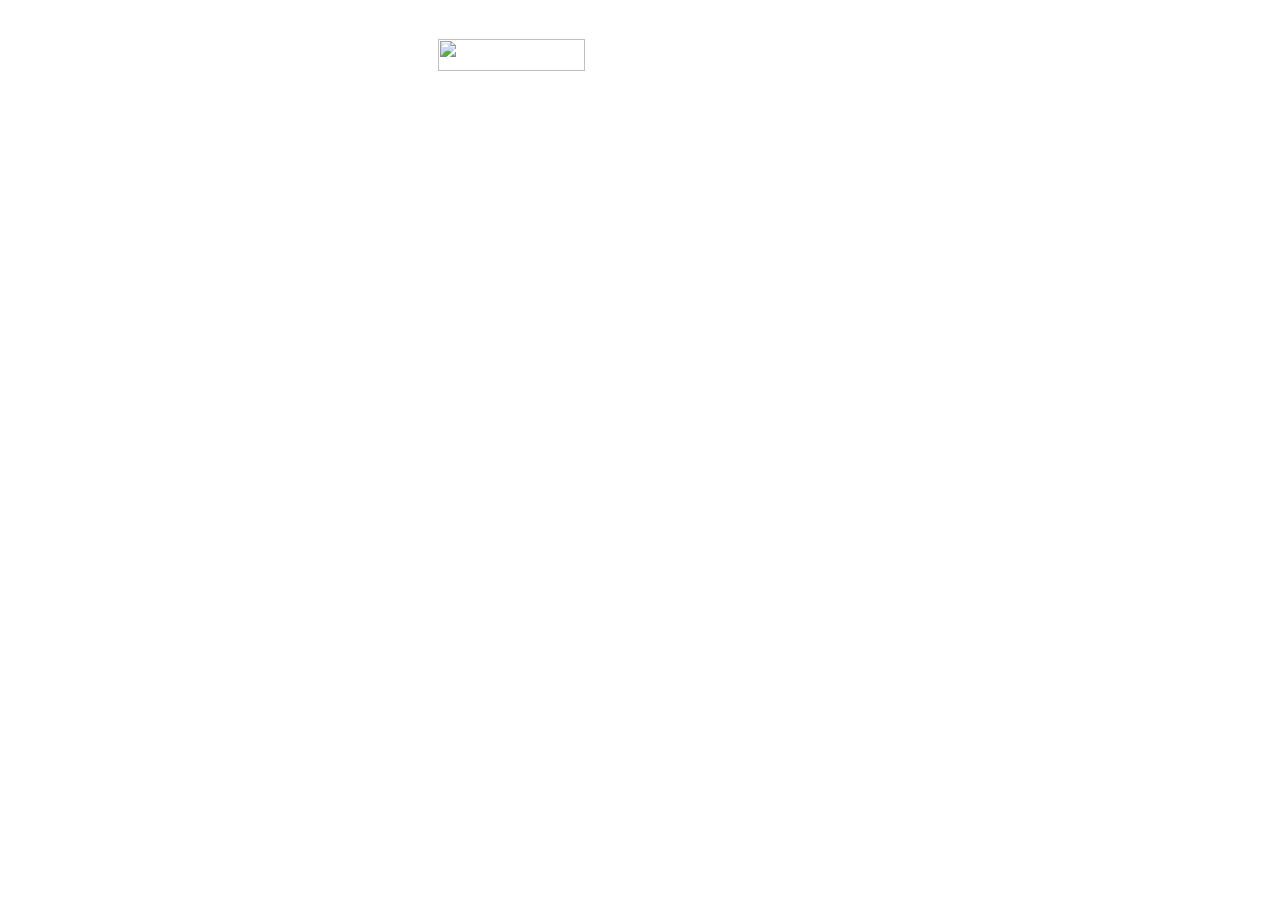
==== index.html @ 3e95c11c "moved file" ====
<!DOCTYPE html>
<html lang="en">
<head>
    <meta charset="UTF-8">
    <meta http-equiv="X-UA-Compatible" content="IE=edge">
    <meta name="viewport" content="width=device-width, initial-scale=1.0">
    <link rel="stylesheet" href="styles.css"/>
    <title>Equalizer landing page</title>
</head>
<body>
    <header >
        <img class="header-logo" src="./logo.svg"/>
        <div class="header-background"></div>
    </header>
    <main>
    <div class="introductory-box"></div>
    <div class="img-box"></div>
    <div class="pink-box"></div>
    </main>
    <footer></footer>
</body>
</html>
---- styles.css ----
*{
    margin:0;
    padding: 0;
    box-sizing: border-box;
}

header{
    display: flex;
    justify-content: center;
    

}
.header-logo{
    height: 32px;
    width: 147px;
    margin-top: 39px;
    margin-left: 24px;

}
.header-background{
    background-image: url(./bg-main-mobile.png);
    background-repeat: no-repeat;
    width:281px;

}
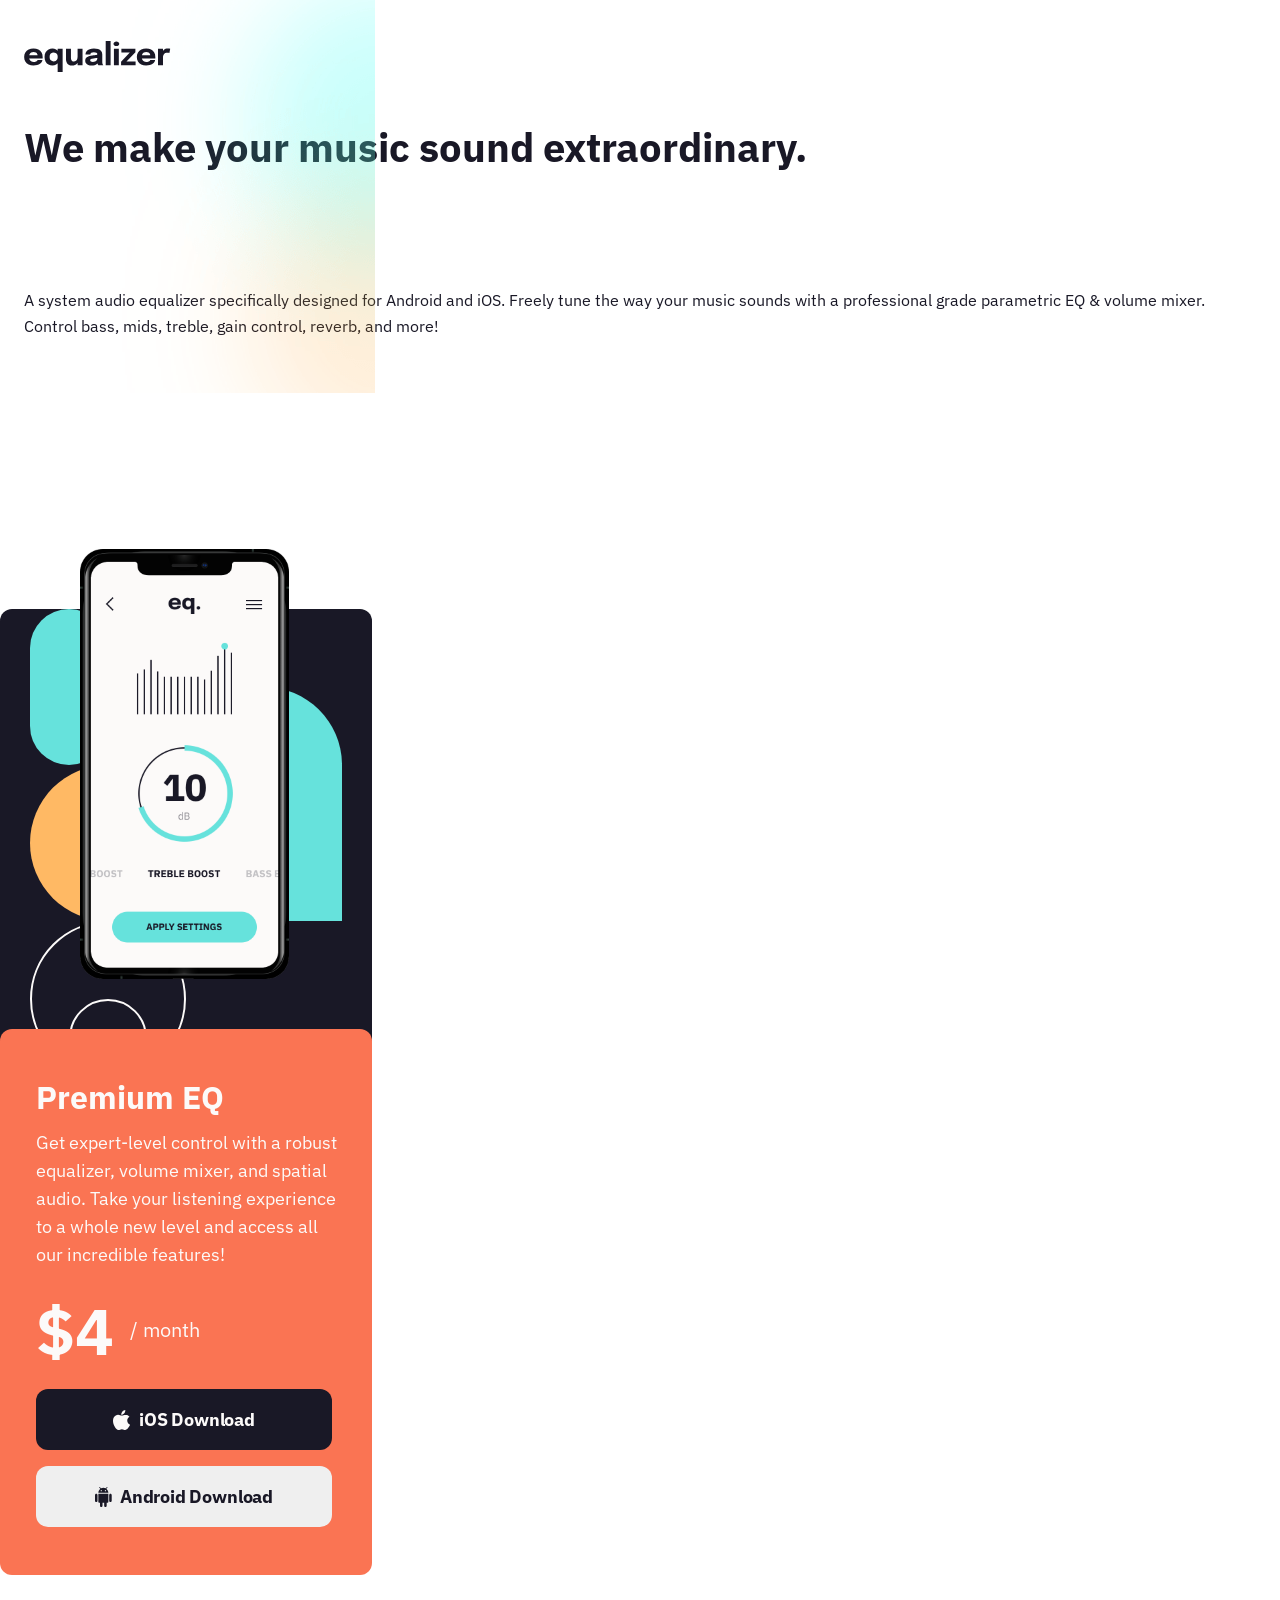
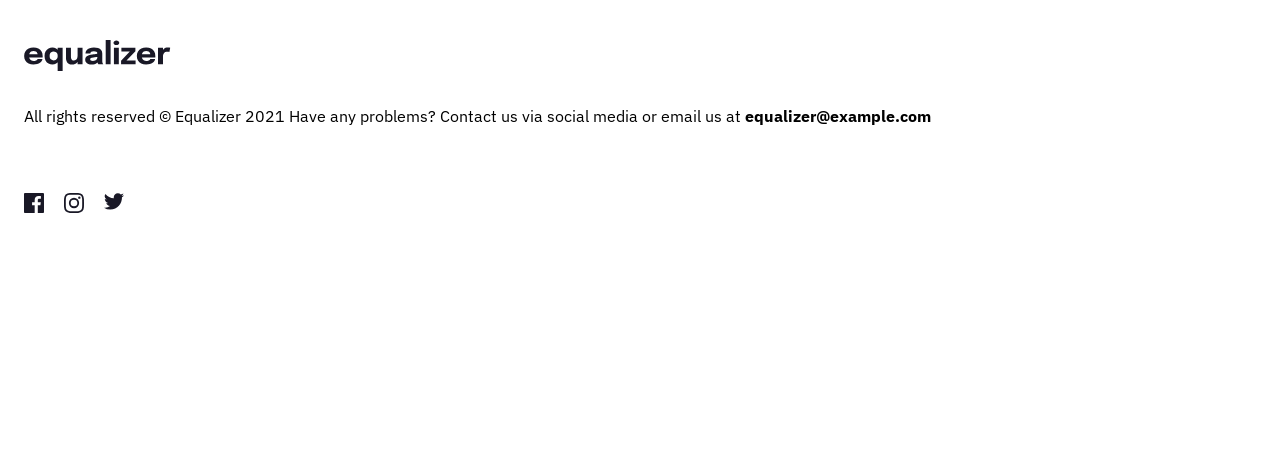
==== commit 1b04875f: "mobile vershion finish" ====
--- a/index.html
+++ b/index.html
@@ -9,14 +9,52 @@
 </head>
 <body>
     <header >
-        <img class="header-logo" src="./logo.svg"/>
         <div class="header-background"></div>
     </header>
+    <img class="header-logo" src="./assets/logo.svg"/>
+
     <main>
-    <div class="introductory-box"></div>
-    <div class="img-box"></div>
-    <div class="pink-box"></div>
+    <div class="introductory-box">
+        <h1 class="introductory-box-title">We make your music sound extraordinary.</h1>
+        <h2 class="introductory-box-text">A system audio equalizer specifically designed for Android and iOS. Freely tune the way your music sounds with a professional grade parametric EQ & volume mixer. Control bass, mids, treble, gain control, reverb, and more!</h2>
+    </div>
+    
+        <div class="black-box"> 
+            <img class="mobile-img" src="./assets/illustration-app.png"/>
+        </div>
+        
+    <div class="pink-box">
+        <h2 class="pink-box-title">Premium EQ</h2>
+        <p class="pink-box-text">Get expert-level control with a robust equalizer, volume mixer, and spatial audio. Take your listening experience to a whole new level and access all our incredible features!</p>
+        <div class="price-date-box">
+            <p class="price">$4</p>
+            <p class="date">/ month</p>
+        </div>
+        <button class="ios-button" type="button">
+            <img src="./assets/icon-apple.svg"/>
+            <p class="ios">iOS Download</p>
+        </button>
+        <button class="android-button" type="button">
+            <img src="./assets/icon-android.svg">
+            <p class="android">Android Download</p>
+        </button>
+    </div>
     </main>
-    <footer></footer>
+    <footer>
+        <img class="footer-logo" src="./assets/logo.svg"/>
+        <p class="footer-text">All rights reserved © Equalizer 2021
+            Have any problems? Contact us via social media or email us at <strong>equalizer@example.com</strong></p>
+            <div class="footer-icons">
+                <div class="pointer-box">
+                    <a class="footer-link"><svg width="20" height="20" xmlns="http://www.w3.org/2000/svg"><path d="M18.896 0H1.104C.494 0 0 .494 0 1.104v17.793C0 19.506.494 20 1.104 20h9.58v-7.745H8.076V9.237h2.606V7.01c0-2.583 1.578-3.99 3.883-3.99 1.104 0 2.052.082 2.329.119v2.7h-1.598c-1.254 0-1.496.597-1.496 1.47v1.928h2.989l-.39 3.018h-2.6V20h5.098c.608 0 1.102-.494 1.102-1.104V1.104C20 .494 19.506 0 18.896 0Z" fill="#191826"/></svg></a>
+                </div>
+                <div class="pointer-box">
+                    <a class="footer-link"><svg width="20" height="20" xmlns="http://www.w3.org/2000/svg"><path d="M10 1.802c2.67 0 2.987.01 4.042.059 2.71.123 3.975 1.409 4.099 4.099.048 1.054.057 1.37.057 4.04 0 2.672-.01 2.988-.057 4.042-.124 2.687-1.387 3.975-4.1 4.099-1.054.048-1.37.058-4.041.058-2.67 0-2.987-.01-4.04-.058-2.718-.124-3.977-1.416-4.1-4.1-.048-1.054-.058-1.37-.058-4.041 0-2.67.01-2.986.058-4.04.124-2.69 1.387-3.977 4.1-4.1 1.054-.048 1.37-.058 4.04-.058ZM10 0C7.284 0 6.944.012 5.877.06 2.246.227.227 2.242.061 5.877.01 6.944 0 7.284 0 10s.012 3.057.06 4.123c.167 3.632 2.182 5.65 5.817 5.817 1.067.048 1.407.06 4.123.06s3.057-.012 4.123-.06c3.629-.167 5.652-2.182 5.816-5.817.05-1.066.061-1.407.061-4.123s-.012-3.056-.06-4.122C19.777 2.249 17.76.228 14.124.06 13.057.01 12.716 0 10 0Zm0 4.865a5.135 5.135 0 1 0 0 10.27 5.135 5.135 0 0 0 0-10.27Zm0 8.468a3.333 3.333 0 1 1 0-6.666 3.333 3.333 0 0 1 0 6.666Zm5.338-9.87a1.2 1.2 0 1 0 0 2.4 1.2 1.2 0 0 0 0-2.4Z" fill="#191826"/></svg></a>
+                </div>        
+                <div class="pointer-box">
+                    <a class="footer-link"><svg width="20" height="17" xmlns="http://www.w3.org/2000/svg"><path d="M20 2.172a8.192 8.192 0 0 1-2.357.646 4.11 4.11 0 0 0 1.805-2.27 8.22 8.22 0 0 1-2.606.996A4.096 4.096 0 0 0 13.847.248c-2.65 0-4.596 2.472-3.998 5.037A11.648 11.648 0 0 1 1.392 1a4.109 4.109 0 0 0 1.27 5.478 4.086 4.086 0 0 1-1.858-.513c-.045 1.9 1.318 3.679 3.291 4.075a4.113 4.113 0 0 1-1.853.07 4.106 4.106 0 0 0 3.833 2.849A8.25 8.25 0 0 1 0 14.658a11.616 11.616 0 0 0 6.29 1.843c7.618 0 11.923-6.434 11.663-12.205A8.354 8.354 0 0 0 20 2.172Z" fill="#191826"/></svg></a>
+                </div>
+            </div>
+    </footer>
 </body>
 </html>
--- a/styles.css
+++ b/styles.css
@@ -1,25 +1,216 @@
+@import url('https://fonts.googleapis.com/css2?family=IBM+Plex+Sans:wght@400;700&display=swap');
+
 *{
     margin:0;
     padding: 0;
     box-sizing: border-box;
 }
-
+body{
+    font-family: 'IBM Plex Sans';
+}
 header{
-    display: flex;
-    justify-content: center;
-    
-
+    position: relative;
+    width:100%;
 }
 .header-logo{
     height: 32px;
     width: 147px;
-    margin-top: 39px;
-    margin-left: 24px;
-
+    position: absolute;
+    top:40px;
+    left:24px;   
 }
 .header-background{
-    background-image: url(./bg-main-mobile.png);
+    background-image: url(assets/bg-main-mobile.png);
     background-repeat: no-repeat;
     width:281px;
-
+    height: 563px;
+    margin-left: 94px;
+    margin-top: -170px;
 }   
+.introductory-box{
+    padding: 0 24px;
+    margin-top: -270px;;
+}
+.introductory-box-title{
+    font-family: 'IBM Plex Sans';
+    font-size: 40px;
+    font-weight: 700;
+    line-height: 48px;
+    height: 144px;
+    margin-bottom: 20px;
+    color:rgba(25, 24, 38, 1);
+    
+}
+.introductory-box-text{
+    height: 156px;
+    font-family: IBM Plex Sans;
+    font-size: 16px;
+    font-weight: 400;
+    line-height: 26px;
+    color: rgba(25, 24, 38, 1);
+
+}.black-box{
+    background-color: #191826;
+    margin-top: 166px;
+    height: 600px;
+    width: 372px;
+    border-radius: 12px;
+    background-image: url(assets/bg-pattern-2.svg);
+    background-repeat: no-repeat;
+    background-position: center top;
+    position: relative;
+    Z-index: -1;
+}
+
+.mobile-img{
+    margin-top: -60px;
+    margin-left: 80px;
+    width: 209px;
+    top:0;
+    left:0;
+    position: absolute;
+
+}
+.pink-box{
+    display: flex;
+    justify-content: center;
+    flex-direction: column;
+    width:372px;
+    height:546px;
+    background-color: rgba(250, 116, 83, 1);
+    border-radius: 12px;
+    padding: 48px 36px;
+    margin-top: -180px;
+     z-index: 1;
+    
+}
+.pink-box-title{
+    font-family: IBM Plex Sans;
+    font-size: 32px;
+    font-weight: 700;
+    line-height: 40px;
+    color: rgba(252, 250, 249, 1);
+    
+    
+}
+.pink-box-text{
+    font-family: IBM Plex Sans;
+    font-size: 18px;
+    font-weight: 400;
+    line-height: 28px;
+    color: rgba(252, 250, 249, 1);
+    margin-top: 12px;
+    width: 302px;
+}
+.price-date-box{
+    display: flex;
+    justify-content: flex-start;
+    margin-top: 36px;
+    gap: 16px;
+}
+.date{
+    font-family: IBM Plex Sans;
+    font-size: 20px;
+    font-weight: 400;
+    line-height: 32px;
+    color: rgba(252, 250, 249, 1);
+    text-align: center;
+    margin-top: 9px;
+}
+.price{
+    font-family: IBM Plex Sans;
+    font-size: 65px;
+    font-weight: 700;
+    line-height: 52px;
+    color: rgba(252, 250, 249, 1);
+
+}
+
+.ios-button{
+    height: 61px;
+    width: 296px;
+    border-radius: 12px;
+    background-color: rgba(25, 24, 38, 1);
+    margin-top: 32px;
+    border: none;
+    display: flex;
+    justify-content: center;
+    align-items: center;
+    gap:8px;
+}
+
+.ios{
+    font-family: IBM Plex Sans;
+    font-size: 18px;
+    font-weight: 700;
+    line-height: 32px;
+    letter-spacing: -0.18000000715255737px;
+    color: rgba(252, 250, 249, 1);   
+}
+.ios-button:hover {
+    background-color: rgba(102, 226, 220, 1);
+    cursor: pointer;
+}
+.android-button{
+    height: 61px;
+    width: 296px;
+    border-radius: 12px;
+    margin-top: 16px;
+    border: none;
+    border: none;
+    display: flex;
+    justify-content: center;
+    align-items: center;
+    gap:8px;
+}
+.android{
+    color:  rgba(25, 24, 38, 1);
+    font-family: IBM Plex Sans;
+    font-size: 18px;
+    font-weight: 700;
+    line-height: 32px;
+    letter-spacing: -0.18000000715255737px
+}
+.android-button:hover{
+    background-color: rgba(255, 185, 100, 1);
+    cursor: pointer;
+}
+footer{
+    display: flex;
+    justify-content: flex-start;
+    flex-direction: column;
+    padding: 64px 24px 81px 24px;
+}
+.footer-logo{
+    height: 32px;
+    width: 147px;  
+    top:40px;
+    left:24px; 
+    
+}
+.footer-text{
+    margin-top: 32px;
+    font-family: IBM Plex Sans;
+    font-size: 16px;
+    font-weight: 700;
+    line-height: 26px;
+
+
+    font-family: IBM Plex Sans;
+    font-size: 16px;
+    font-weight: 400;
+    line-height: 26px;
+}
+.footer-icons{
+    display: flex;
+    justify-content: flex-start;
+    gap:20px;
+    margin-top: 64px;
+}
+.pointer-box{
+    cursor: pointer;
+}
+.footer-link:hover > svg > path{
+    fill: rgba(250, 116, 83, 1);
+
+}
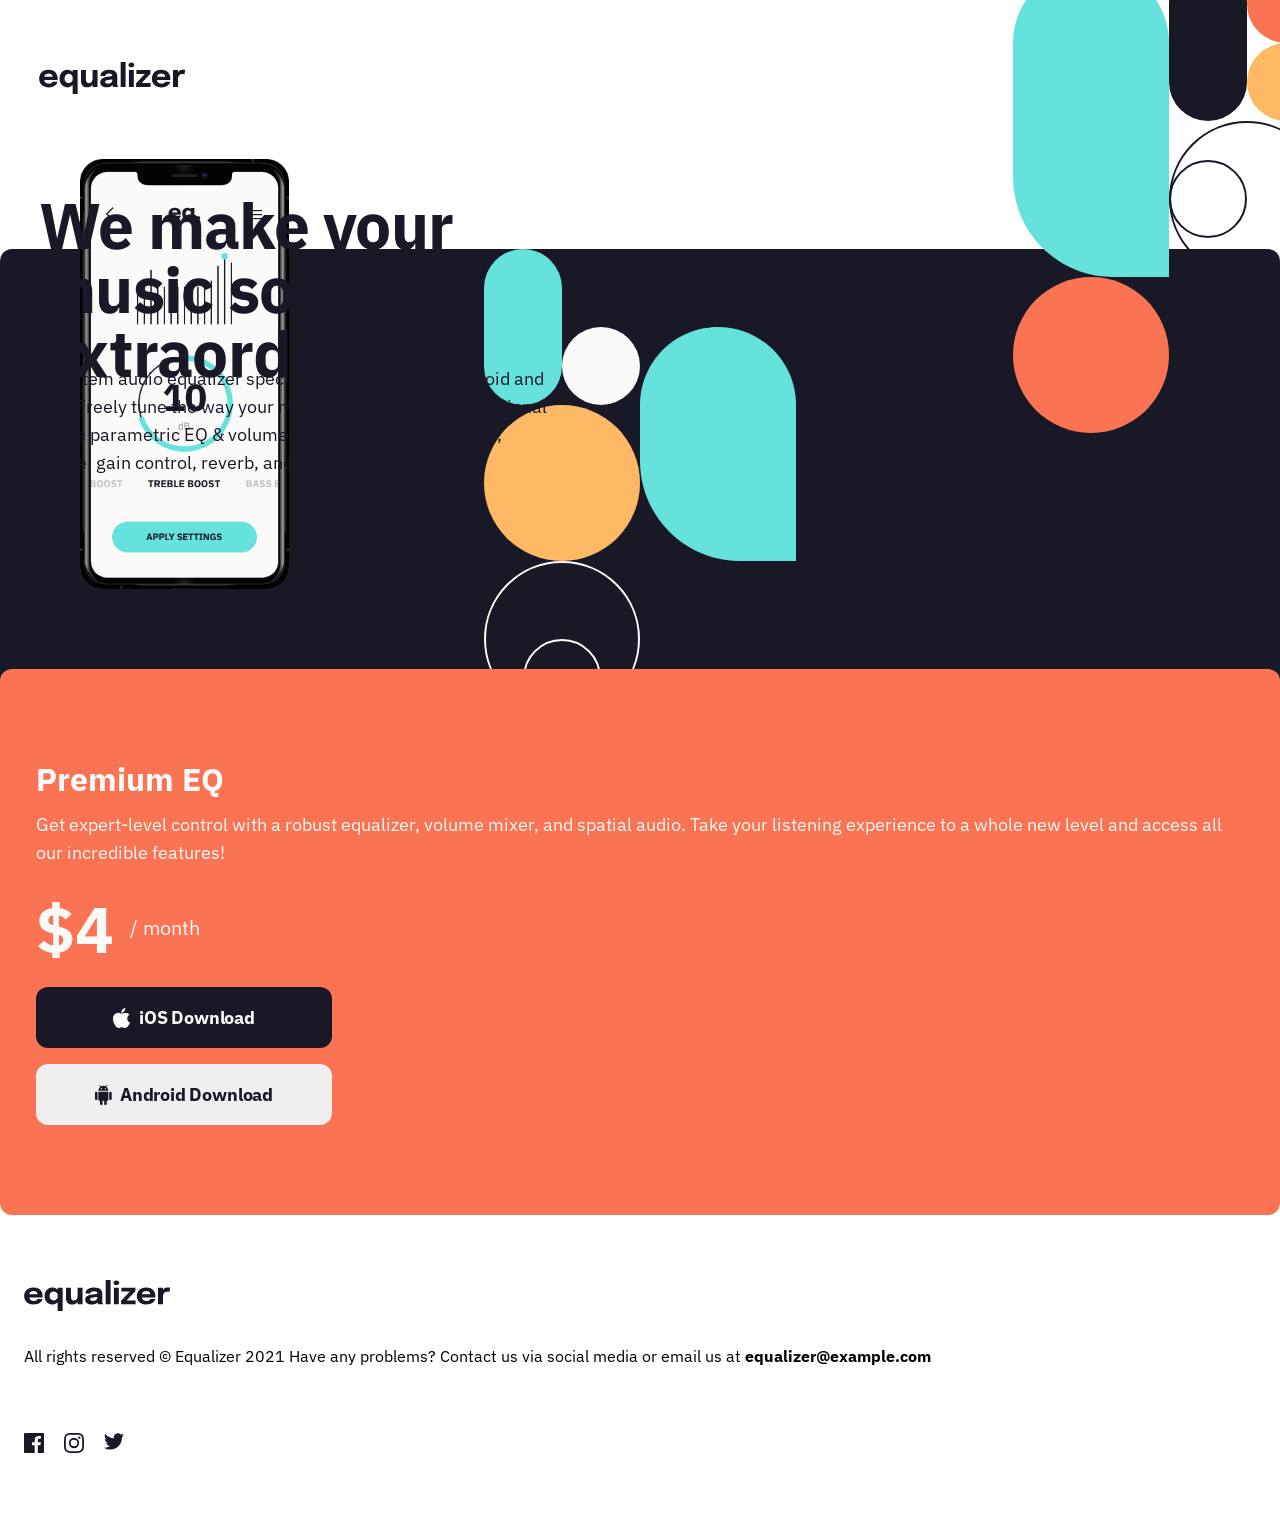
==== commit ae439f22: "second commit" ====
--- a/index.html
+++ b/index.html
@@ -9,15 +9,18 @@
 </head>
 <body>
     <header >
-        <div class="header-background"></div>
+        <div class="header-background-mobile">
+        <div class="header-background-tablet"></div>
     </header>
-    <img class="header-logo" src="./assets/logo.svg"/>
-
+        <div class="header-container">
+            <img class="header-logo" src="./assets/logo.svg"/>
+            <h1 class="introductory-box-title">We make your music sound extraordinary.</h1>
+            <h2 class="introductory-box-text">A system audio equalizer specifically designed for Android and iOS. Freely tune the way your music sounds with a professional grade parametric EQ & volume mixer. Control bass, mids, treble, gain control, reverb, and more!</h2>
+        </div>
+        <img class="header-image" src="./assets/bg-pattern-1.svg">
+        
+        
     <main>
-    <div class="introductory-box">
-        <h1 class="introductory-box-title">We make your music sound extraordinary.</h1>
-        <h2 class="introductory-box-text">A system audio equalizer specifically designed for Android and iOS. Freely tune the way your music sounds with a professional grade parametric EQ & volume mixer. Control bass, mids, treble, gain control, reverb, and more!</h2>
-    </div>
     
         <div class="black-box"> 
             <img class="mobile-img" src="./assets/illustration-app.png"/>
--- a/styles.css
+++ b/styles.css
@@ -12,25 +12,33 @@
     position: relative;
     width:100%;
 }
+.header-container{
+    position: absolute;
+    top:0;
+    left:0;
+}
 .header-logo{
-    height: 32px;
     width: 147px;
-    position: absolute;
-    top:40px;
-    left:24px;   
-}
-.header-background{
+    margin-top: 40px;
+    margin-left: 24px;
+    margin-bottom: 64px;
+   
+}
+.header-background-mobile{
     background-image: url(assets/bg-main-mobile.png);
     background-repeat: no-repeat;
-    width:281px;
-    height: 563px;
-    margin-left: 94px;
-    margin-top: -170px;
-}   
-.introductory-box{
-    padding: 0 24px;
-    margin-top: -270px;;
-}
+    width:100%;
+    height: 630px;
+    background-position:  top left;
+    margin-top:-170px;
+}  
+.header-background-tablet{
+    display: none;
+} 
+.header-image{
+    display: none;   
+}
+
 .introductory-box-title{
     font-family: 'IBM Plex Sans';
     font-size: 40px;
@@ -38,6 +46,8 @@
     line-height: 48px;
     height: 144px;
     margin-bottom: 20px;
+    margin-left: 24px;
+    margin-right: 24px;
     color:rgba(25, 24, 38, 1);
     
 }
@@ -48,22 +58,26 @@
     font-weight: 400;
     line-height: 26px;
     color: rgba(25, 24, 38, 1);
+    margin-left: 24px;
+    margin-right: 24px;
+    
 
 }.black-box{
     background-color: #191826;
-    margin-top: 166px;
+    
     height: 600px;
-    width: 372px;
+    width: 100%;
     border-radius: 12px;
     background-image: url(assets/bg-pattern-2.svg);
     background-repeat: no-repeat;
     background-position: center top;
     position: relative;
     Z-index: -1;
+    margin-top: 166px;
 }
 
 .mobile-img{
-    margin-top: -60px;
+    margin-top: -90px;
     margin-left: 80px;
     width: 209px;
     top:0;
@@ -75,7 +89,7 @@
     display: flex;
     justify-content: center;
     flex-direction: column;
-    width:372px;
+    width:100%;
     height:546px;
     background-color: rgba(250, 116, 83, 1);
     border-radius: 12px;
@@ -100,7 +114,7 @@
     line-height: 28px;
     color: rgba(252, 250, 249, 1);
     margin-top: 12px;
-    width: 302px;
+    width: 100%;
 }
 .price-date-box{
     display: flex;
@@ -213,4 +227,53 @@
 .footer-link:hover > svg > path{
     fill: rgba(250, 116, 83, 1);
 
+}
+@media(min-width:768px){
+    .header-background-mobile{
+        display:none;
+    }
+    .header-background-tablet{
+        display: block;
+        background-image: url(./assets/bg-main-tablet.png); 
+        width:100%;
+        height: 768px;
+        margin-top: -180px;
+        background-position: center;
+    }
+     .header-logo{
+        margin-top: 61px;
+        margin-left: 39px;
+        margin-bottom: 95px;
+     } 
+    .header-image{
+        display: block;
+        position: absolute;
+        top:-35px;
+        right:-45px;
+        
+    }
+    .introductory-box-title{ 
+        font-family: IBM Plex Sans;
+        font-size: 64px;
+        font-weight: 700;
+        line-height: 64px;
+        letter-spacing: -0.7272727489471436px;
+       margin-left: 39px;
+       margin-bottom: 28px;
+        width: 520px;
+
+    }
+    .introductory-box-text{
+        font-family: IBM Plex Sans;
+        font-size: 18px;
+        font-weight: 400;
+        line-height: 28px;
+        letter-spacing: 0px;
+        text-align: left;
+        width: 514px;
+        margin-left: 39px;
+    }
+    .black-box{
+        margin-top:249px
+    }
 }
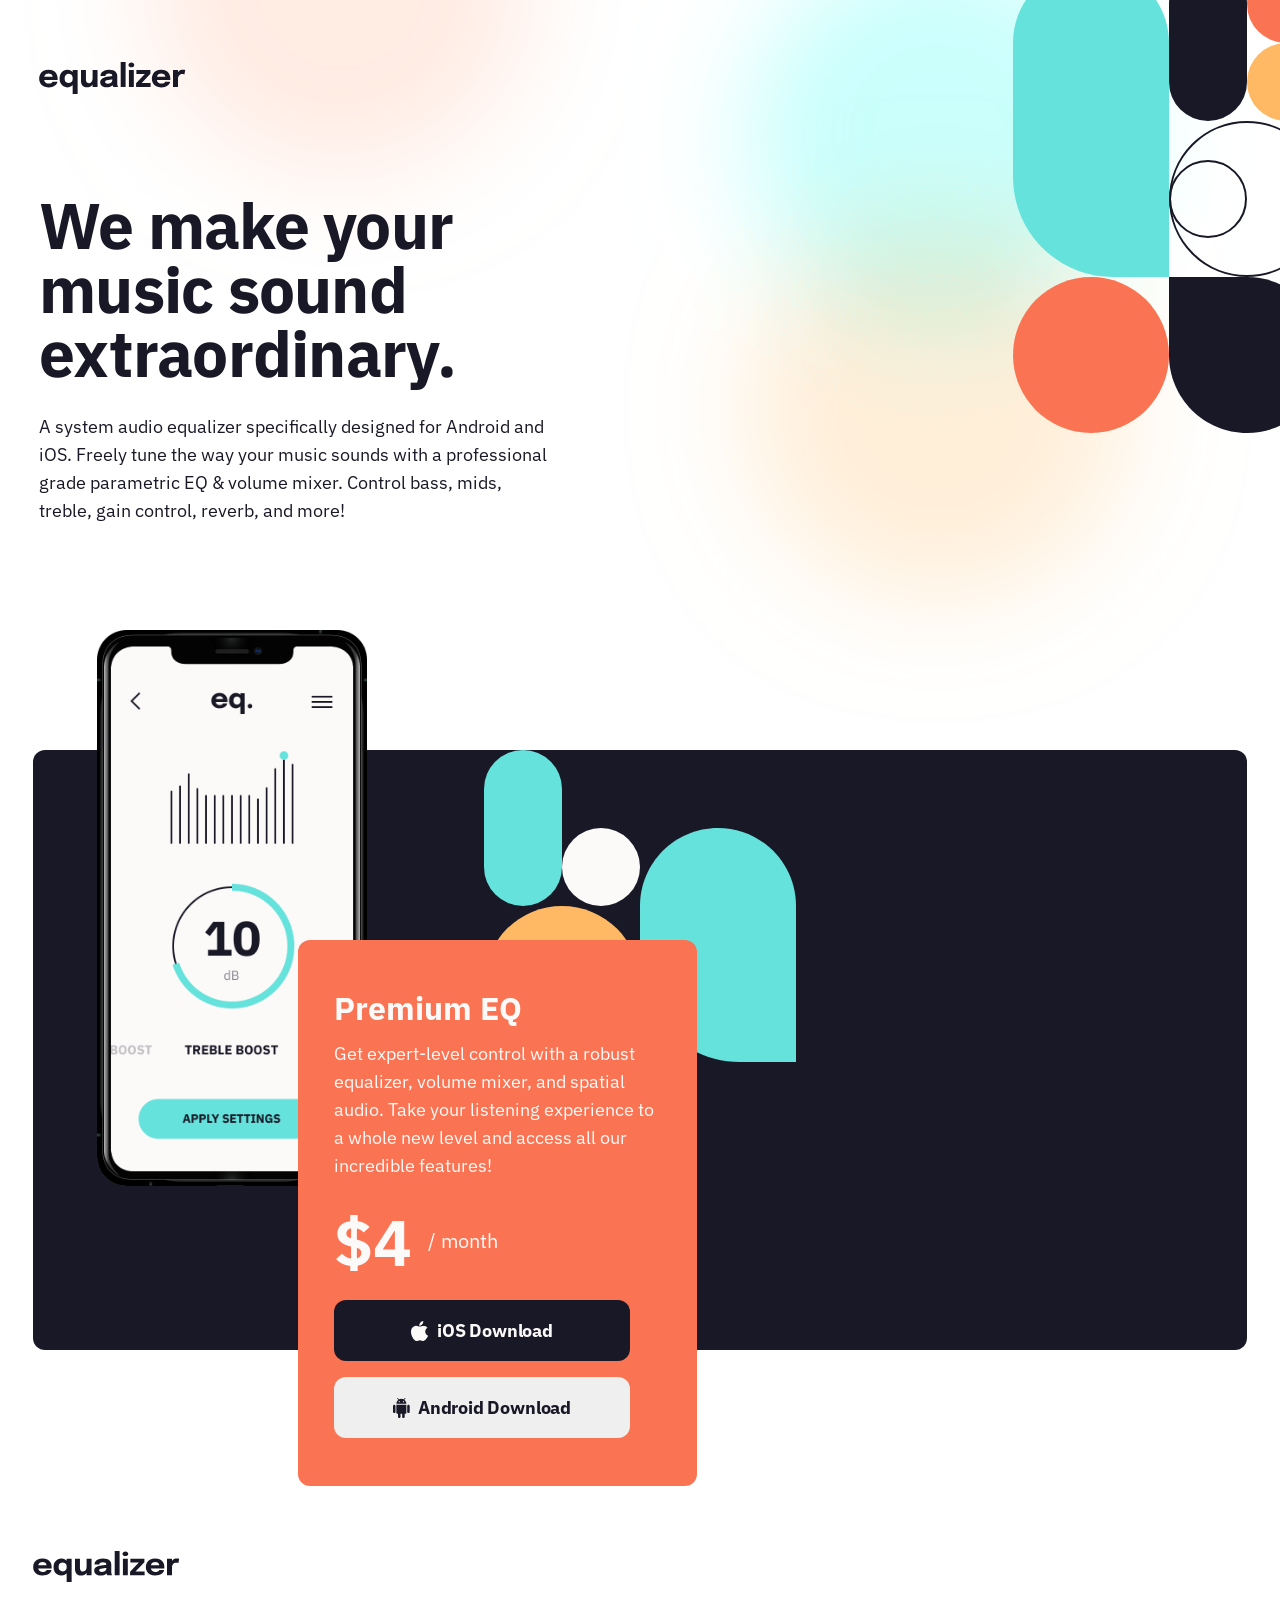
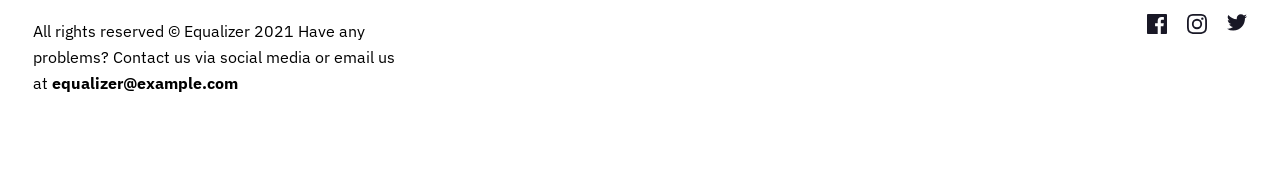
==== commit 241df349: "mobile version apdated and tablet version finished" ====
--- a/index.html
+++ b/index.html
@@ -9,7 +9,7 @@
 </head>
 <body>
     <header >
-        <div class="header-background-mobile">
+        <div class="header-background-mobile"></div>
         <div class="header-background-tablet"></div>
     </header>
         <div class="header-container">
@@ -44,9 +44,11 @@
     </div>
     </main>
     <footer>
-        <img class="footer-logo" src="./assets/logo.svg"/>
+        <div>
+            <img class="footer-logo" src="./assets/logo.svg"/>
         <p class="footer-text">All rights reserved © Equalizer 2021
             Have any problems? Contact us via social media or email us at <strong>equalizer@example.com</strong></p>
+        </div>
             <div class="footer-icons">
                 <div class="pointer-box">
                     <a class="footer-link"><svg width="20" height="20" xmlns="http://www.w3.org/2000/svg"><path d="M18.896 0H1.104C.494 0 0 .494 0 1.104v17.793C0 19.506.494 20 1.104 20h9.58v-7.745H8.076V9.237h2.606V7.01c0-2.583 1.578-3.99 3.883-3.99 1.104 0 2.052.082 2.329.119v2.7h-1.598c-1.254 0-1.496.597-1.496 1.47v1.928h2.989l-.39 3.018h-2.6V20h5.098c.608 0 1.102-.494 1.102-1.104V1.104C20 .494 19.506 0 18.896 0Z" fill="#191826"/></svg></a>
--- a/styles.css
+++ b/styles.css
@@ -44,7 +44,7 @@
     font-size: 40px;
     font-weight: 700;
     line-height: 48px;
-    height: 144px;
+    
     margin-bottom: 20px;
     margin-left: 24px;
     margin-right: 24px;
@@ -229,6 +229,10 @@
 
 }
 @media(min-width:768px){
+    main{
+        margin-left: 33px;
+        margin-right: 33px;
+    }
     .header-background-mobile{
         display:none;
     }
@@ -236,9 +240,9 @@
         display: block;
         background-image: url(./assets/bg-main-tablet.png); 
         width:100%;
-        height: 768px;
-        margin-top: -180px;
-        background-position: center;
+        height: 750px;
+        background-position: right bottom;
+        background-position-y: center top;
     }
      .header-logo{
         margin-top: 61px;
@@ -258,8 +262,8 @@
         font-weight: 700;
         line-height: 64px;
         letter-spacing: -0.7272727489471436px;
-       margin-left: 39px;
-       margin-bottom: 28px;
+        margin-left: 39px;
+        margin-bottom: 28px;
         width: 520px;
 
     }
@@ -272,8 +276,38 @@
         text-align: left;
         width: 514px;
         margin-left: 39px;
+       
     }
     .black-box{
-        margin-top:249px
-    }
-}+        margin-top: 0;
+        
+    }
+    .mobile-img{
+        width:270px;
+        margin-left: 64px;
+        margin-top: -120px;
+    }
+    .pink-box{     
+       margin-left:265px;
+       margin-top: -410px;
+       width:399px;
+    }
+    footer{
+        padding-bottom: 85px;
+        padding-left: 33px;
+        padding-right: 33px;
+        display: flex;
+        justify-content: space-between;
+        flex-direction: row;
+    }
+    .footer-logo{
+        height: 32px;
+        width: 147px;  
+        top:40px;
+        left:24px;
+    }
+    .footer-text{
+        width:366px;
+    }
+    
+}
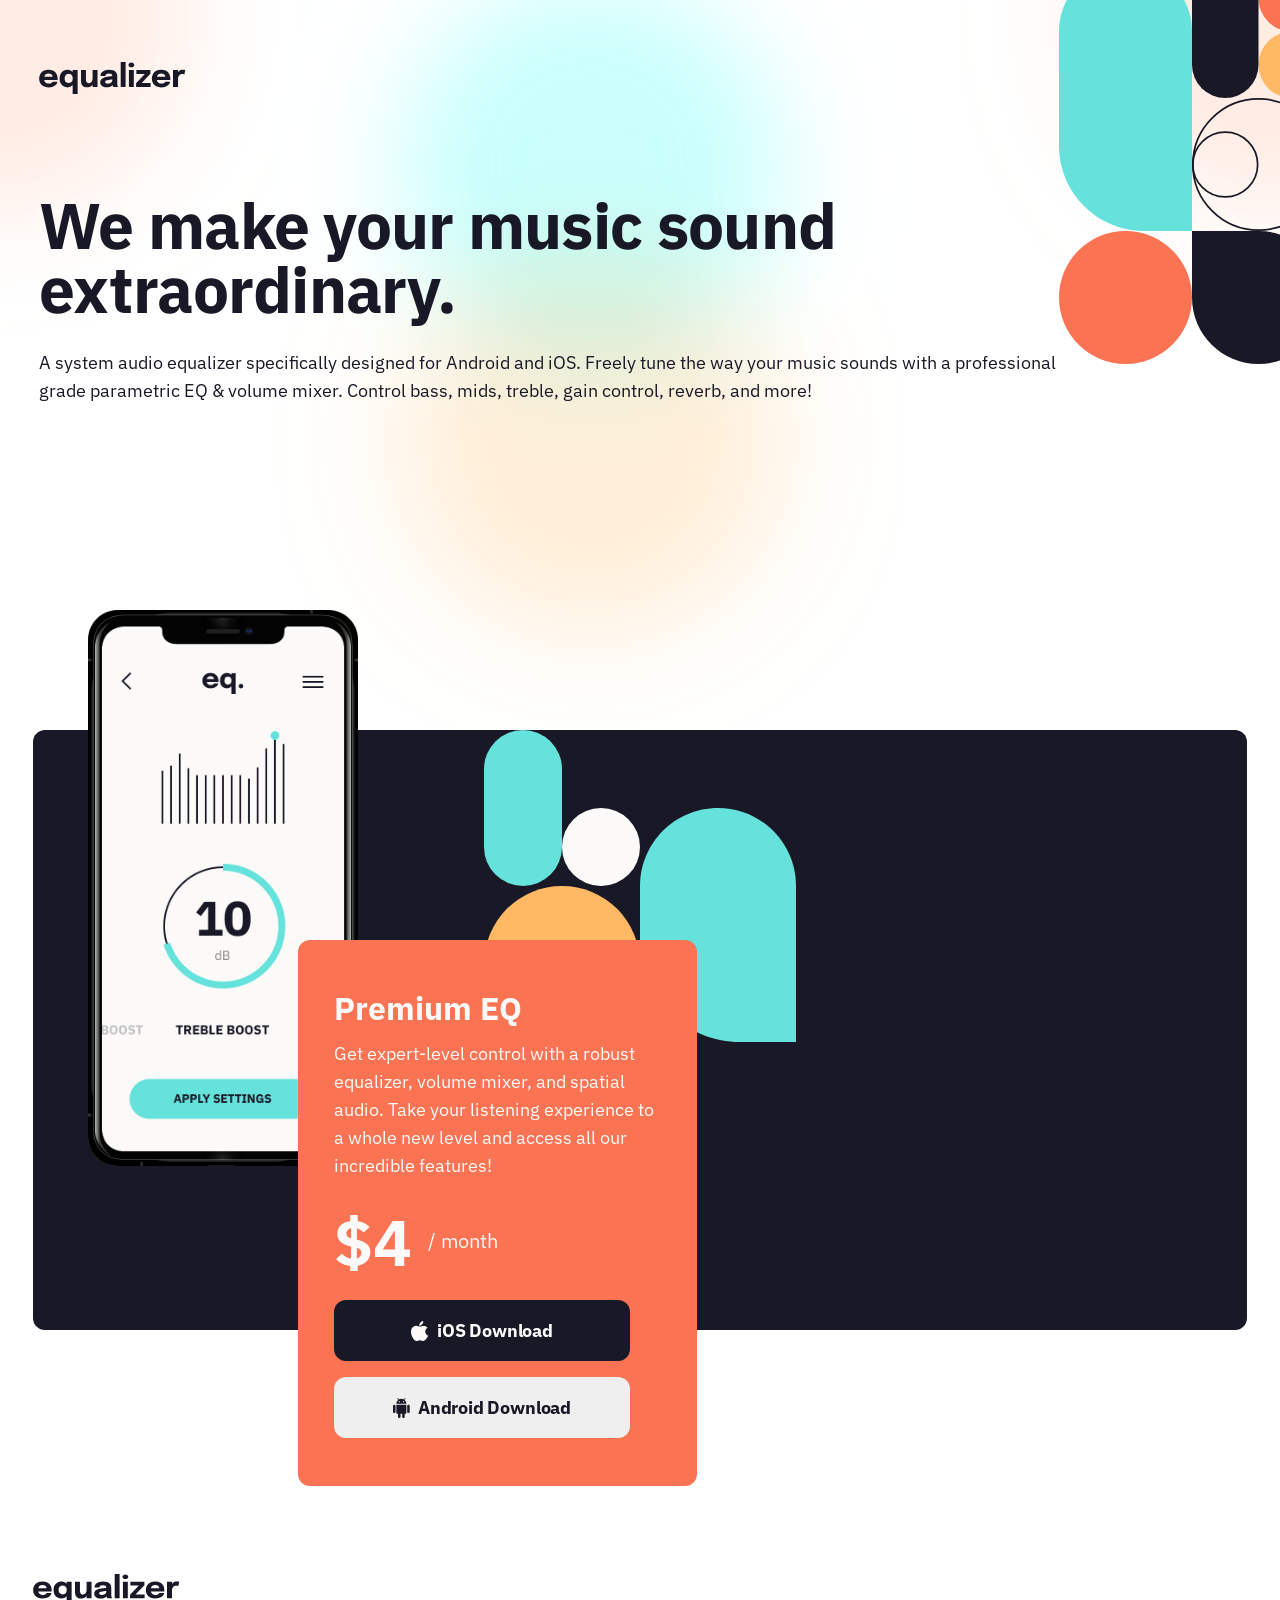
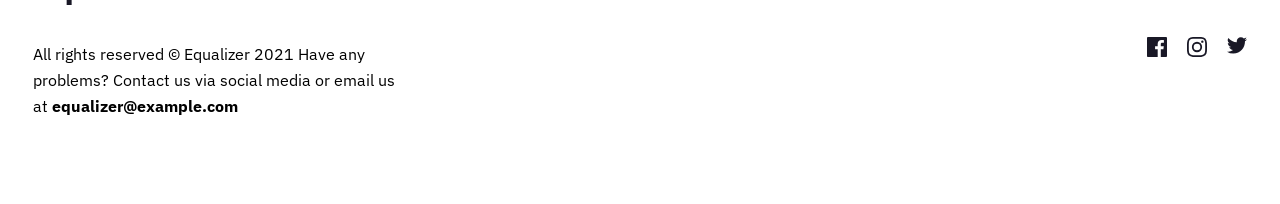
==== commit da1f9517: "background fixed and finale commit" ====
--- a/index.html
+++ b/index.html
@@ -7,10 +7,11 @@
     <link rel="stylesheet" href="styles.css"/>
     <title>Equalizer landing page</title>
 </head>
-<body>
+<body >
     <header >
         <div class="header-background-mobile"></div>
         <div class="header-background-tablet"></div>
+        <div class="header-background-desktop"></div>
     </header>
         <div class="header-container">
             <img class="header-logo" src="./assets/logo.svg"/>
@@ -44,7 +45,7 @@
     </div>
     </main>
     <footer>
-        <div>
+        <div class="works-on-desktop">
             <img class="footer-logo" src="./assets/logo.svg"/>
         <p class="footer-text">All rights reserved © Equalizer 2021
             Have any problems? Contact us via social media or email us at <strong>equalizer@example.com</strong></p>
--- a/styles.css
+++ b/styles.css
@@ -28,13 +28,16 @@
     background-image: url(assets/bg-main-mobile.png);
     background-repeat: no-repeat;
     width:100%;
-    height: 630px;
-    background-position:  top left;
-    margin-top:-170px;
+    height: 630px; 
+    background-position-y: -170px;
+    
 }  
 .header-background-tablet{
     display: none;
 } 
+.header-background-desktop{
+    display: none;
+}
 .header-image{
     display: none;   
 }
@@ -63,8 +66,7 @@
     
 
 }.black-box{
-    background-color: #191826;
-    
+    background-color: #191826; 
     height: 600px;
     width: 100%;
     border-radius: 12px;
@@ -73,7 +75,6 @@
     background-position: center top;
     position: relative;
     Z-index: -1;
-    margin-top: 166px;
 }
 
 .mobile-img{
@@ -198,8 +199,7 @@
 .footer-logo{
     height: 32px;
     width: 147px;  
-    top:40px;
-    left:24px; 
+   
     
 }
 .footer-text{
@@ -230,8 +230,8 @@
 }
 @media(min-width:768px){
     main{
-        margin-left: 33px;
-        margin-right: 33px;
+        padding-left: 33px;
+        padding-right: 33px;
     }
     .header-background-mobile{
         display:none;
@@ -240,9 +240,10 @@
         display: block;
         background-image: url(./assets/bg-main-tablet.png); 
         width:100%;
-        height: 750px;
-        background-position: right bottom;
-        background-position-y: center top;
+        height: 730px;
+       background-position-y: 3000px;
+       background-position-x: -350px;
+       
     }
      .header-logo{
         margin-top: 61px;
@@ -254,28 +255,27 @@
         position: absolute;
         top:-35px;
         right:-45px;
-        
+        width:266px;
     }
     .introductory-box-title{ 
         font-family: IBM Plex Sans;
         font-size: 64px;
         font-weight: 700;
         line-height: 64px;
-        letter-spacing: -0.7272727489471436px;
+        letter-spacing: -0.7px;
         margin-left: 39px;
         margin-bottom: 28px;
-        width: 520px;
+       margin-right: 176px;
 
     }
     .introductory-box-text{
         font-family: IBM Plex Sans;
         font-size: 18px;
         font-weight: 400;
-        line-height: 28px;
-        letter-spacing: 0px;
+        line-height: 28px;   
         text-align: left;
-        width: 514px;
         margin-left: 39px;
+        margin-right: 176px;
        
     }
     .black-box{
@@ -284,18 +284,20 @@
     }
     .mobile-img{
         width:270px;
-        margin-left: 64px;
+        margin-left: 55px;
         margin-top: -120px;
     }
     .pink-box{     
        margin-left:265px;
-       margin-top: -410px;
+       margin-top: -390px;
        width:399px;
+       
     }
     footer{
         padding-bottom: 85px;
         padding-left: 33px;
         padding-right: 33px;
+        padding-top: 87px;
         display: flex;
         justify-content: space-between;
         flex-direction: row;
@@ -303,11 +305,120 @@
     .footer-logo{
         height: 32px;
         width: 147px;  
-        top:40px;
-        left:24px;
+        
     }
     .footer-text{
         width:366px;
     }
     
 }
+@media(min-width: 1440px){
+    main{
+        padding: 0 165px 0 165px;
+    }
+    .header-background-tablet{
+        display: none;
+    }
+    .header-background-desktop{
+        display: block;
+        background-image: url(./assets/bg-main-desktop.png); 
+        width:100%;
+        height: 1100px;
+        background-position-x: -230px;        
+        margin-top: -300px;
+    }
+    .header-image{
+        width:312px;
+    }
+    .header-logo{
+        margin-left: 165px;
+        margin-bottom: 127px;
+        
+     } 
+    
+    .introductory-box-title{ 
+        font-family: IBM Plex Sans;
+        font-size: 88px;
+        font-weight: 700;
+        line-height: 88px;
+        letter-spacing: -1px;
+        text-align: left;
+        margin-left: 165px;
+        margin-bottom: 40px;
+        margin-right: 450px;
+
+    }
+    .introductory-box-text{
+        font-family: IBM Plex Sans;
+        font-size: 20px;
+        font-weight: 400;
+        line-height: 34px;
+        letter-spacing: 0px;
+        text-align: left;
+        margin-left: 165px;
+        margin-right: 450px;
+    }
+    .black-box{
+        background-position-x: 320px;
+        margin-top: 90px;
+    }
+    .mobile-img{
+        width:280px;
+        height: 606px;
+        margin-left: 118px;
+        margin-top: -195px;
+    }
+    .pink-box{     
+        margin-left:569px;
+        margin-top: -460px;
+        width:446px;
+        height: 625px;
+        padding: 58px 59px 48px 54px;
+   
+    }
+    .pink-box-title{
+        font-family: IBM Plex Sans;
+        font-size: 40px;
+        font-weight: 700;
+        line-height: 52px; 
+        
+    }
+    .pink-box-text{
+        font-family: IBM Plex Sans;
+        font-size: 20px;
+        font-weight: 400;
+        line-height: 34px;
+    } 
+      
+    .ios-button{
+        width: 333px;
+        height: 61px;
+        gap:11px;
+    }
+    .android-button{
+        width:333px;
+        height:61px;
+        gap:11px;
+    }
+    footer{
+        padding-bottom: 91px;
+        padding-left: 166px;
+        padding-right: 166px;
+        display: flex;
+        justify-content: space-between;
+        flex-direction: row;
+    }
+    .works-on-desktop{
+        display: flex;
+        justify-content: space-between;
+        flex-direction: row;
+        gap:138px;
+    }
+    .footer-text{
+        margin-top: 0;
+    }
+    .footer-icons{
+        margin-top: 0;
+    }
+    
+}
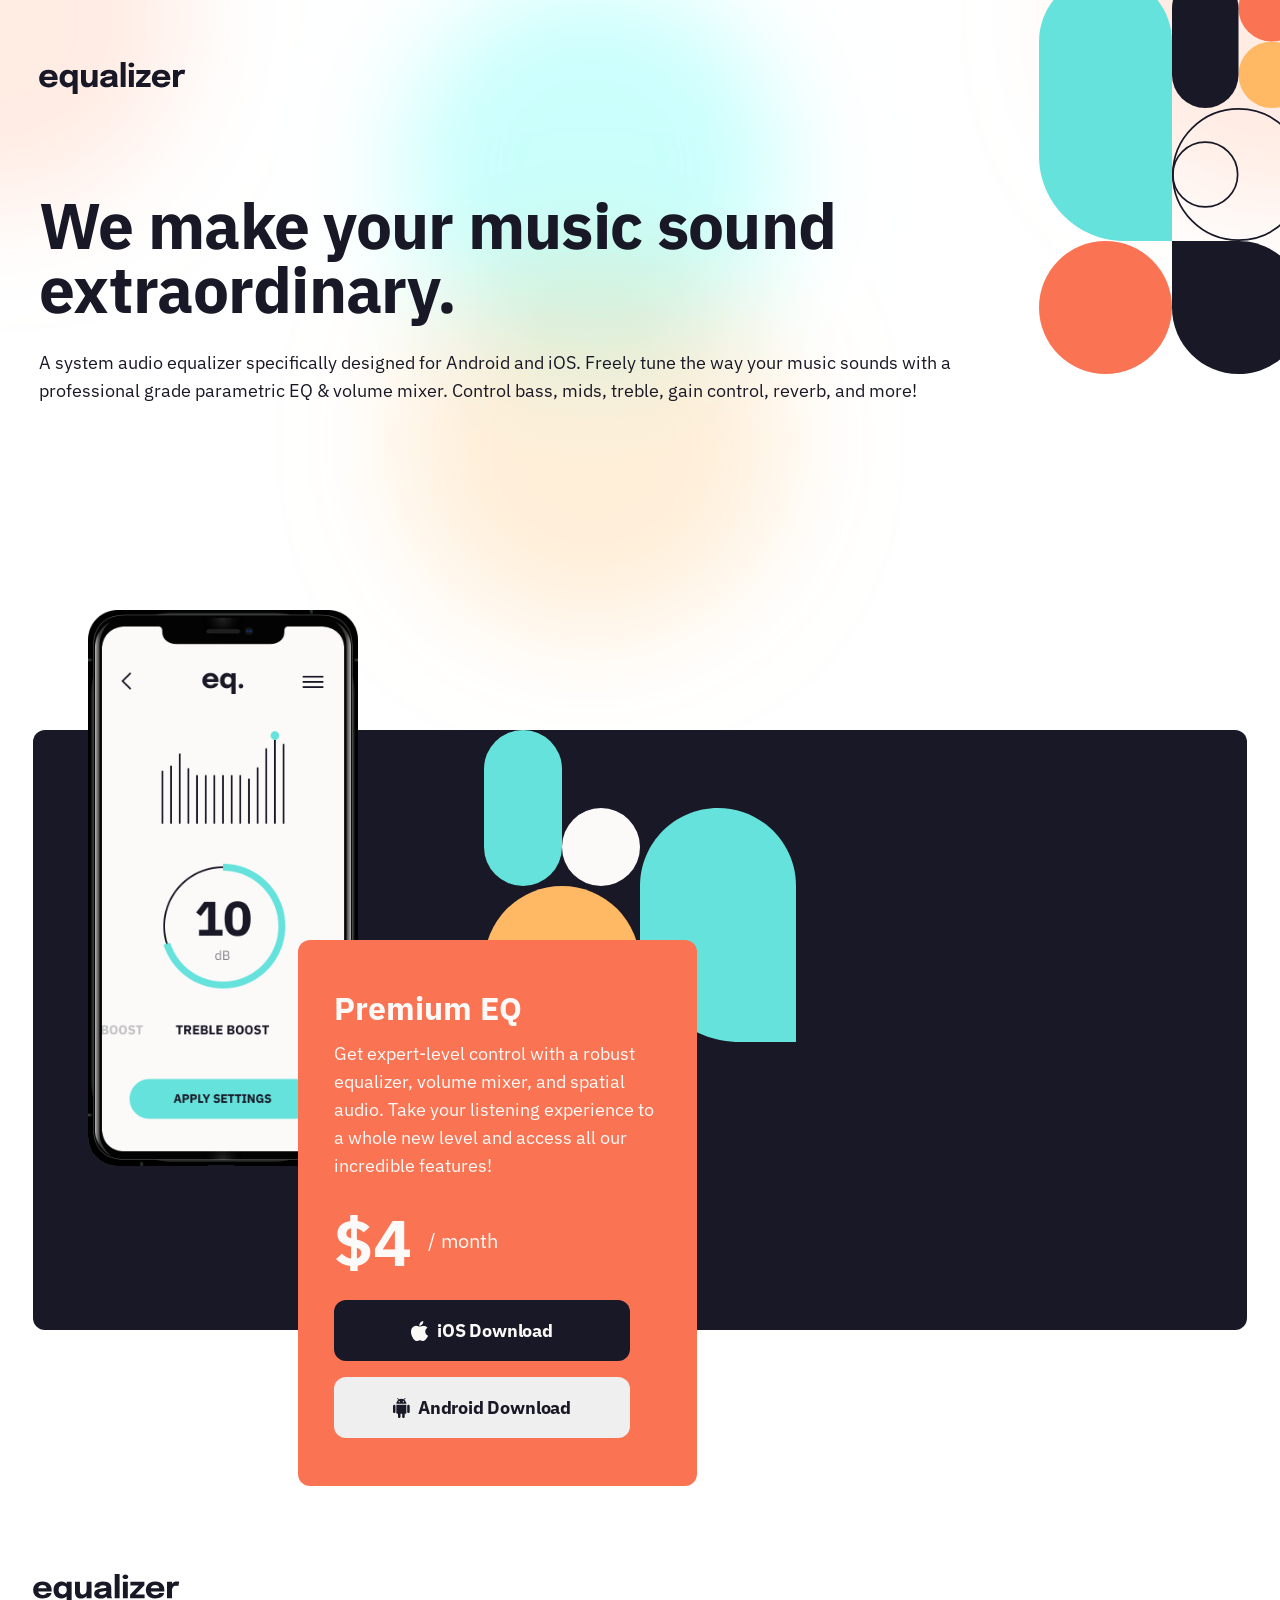
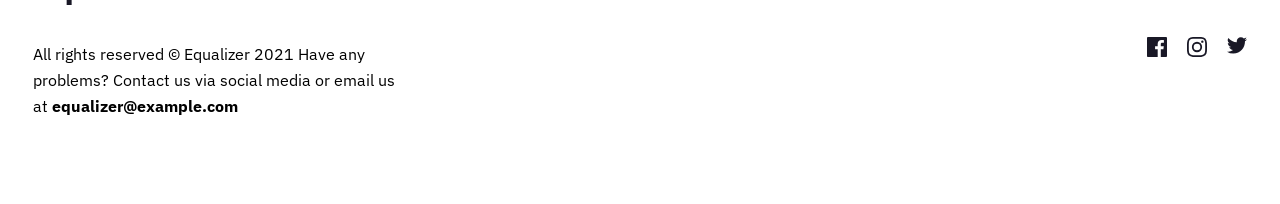
==== commit 45622954: "fixed overflow scroll" ====
--- a/index.html
+++ b/index.html
@@ -13,14 +13,18 @@
         <div class="header-background-tablet"></div>
         <div class="header-background-desktop"></div>
     </header>
-        <div class="header-container">
-            <img class="header-logo" src="./assets/logo.svg"/>
-            <h1 class="introductory-box-title">We make your music sound extraordinary.</h1>
-            <h2 class="introductory-box-text">A system audio equalizer specifically designed for Android and iOS. Freely tune the way your music sounds with a professional grade parametric EQ & volume mixer. Control bass, mids, treble, gain control, reverb, and more!</h2>
+    <div class="header-container">
+        <div class="header-container-position">
+            <div>
+                <img class="header-logo" src="./assets/logo.svg"/>
+                <h1 class="introductory-box-title">We make your music sound extraordinary.</h1>
+                <h2 class="introductory-box-text">A system audio equalizer specifically designed for Android and iOS. Freely tune the way your music sounds with a professional grade parametric EQ & volume mixer. Control bass, mids, treble, gain control, reverb, and more!</h2>
+            </div>
+            <div class="image-position">
+                <img class="header-image" src="./assets/bg-pattern-1.svg">      
+            </div>
         </div>
-        <img class="header-image" src="./assets/bg-pattern-1.svg">
-        
-        
+    </div>
     <main>
     
         <div class="black-box"> 
--- a/styles.css
+++ b/styles.css
@@ -7,6 +7,8 @@
 }
 body{
     font-family: 'IBM Plex Sans';
+    overflow-x: hidden;
+    
 }
 header{
     position: relative;
@@ -245,6 +247,11 @@
        background-position-x: -350px;
        
     }
+    .header-container-position{
+        display: flex;
+        justify-content: space-between;
+        flex-direction: row;
+    }
      .header-logo{
         margin-top: 61px;
         margin-left: 39px;
@@ -252,9 +259,7 @@
      } 
     .header-image{
         display: block;
-        position: absolute;
-        top:-35px;
-        right:-45px;
+        transform: translate(25px, -25px);
         width:266px;
     }
     .introductory-box-title{ 
@@ -265,7 +270,7 @@
         letter-spacing: -0.7px;
         margin-left: 39px;
         margin-bottom: 28px;
-       margin-right: 176px;
+       /* margin-right: 176px; */
 
     }
     .introductory-box-text{
@@ -275,7 +280,7 @@
         line-height: 28px;   
         text-align: left;
         margin-left: 39px;
-        margin-right: 176px;
+        /* margin-right: 176px; */
        
     }
     .black-box{
@@ -316,6 +321,9 @@
     main{
         padding: 0 165px 0 165px;
     }
+    body{
+        overflow: none;
+    }
     .header-background-tablet{
         display: none;
     }
@@ -329,7 +337,9 @@
     }
     .header-image{
         width:312px;
-    }
+        transform: translate(0,-25px);
+    }
+    
     .header-logo{
         margin-left: 165px;
         margin-bottom: 127px;
@@ -345,7 +355,7 @@
         text-align: left;
         margin-left: 165px;
         margin-bottom: 40px;
-        margin-right: 450px;
+        /* margin-right: 450px; */
 
     }
     .introductory-box-text{
@@ -356,7 +366,7 @@
         letter-spacing: 0px;
         text-align: left;
         margin-left: 165px;
-        margin-right: 450px;
+        /* margin-right: 450px; */
     }
     .black-box{
         background-position-x: 320px;
